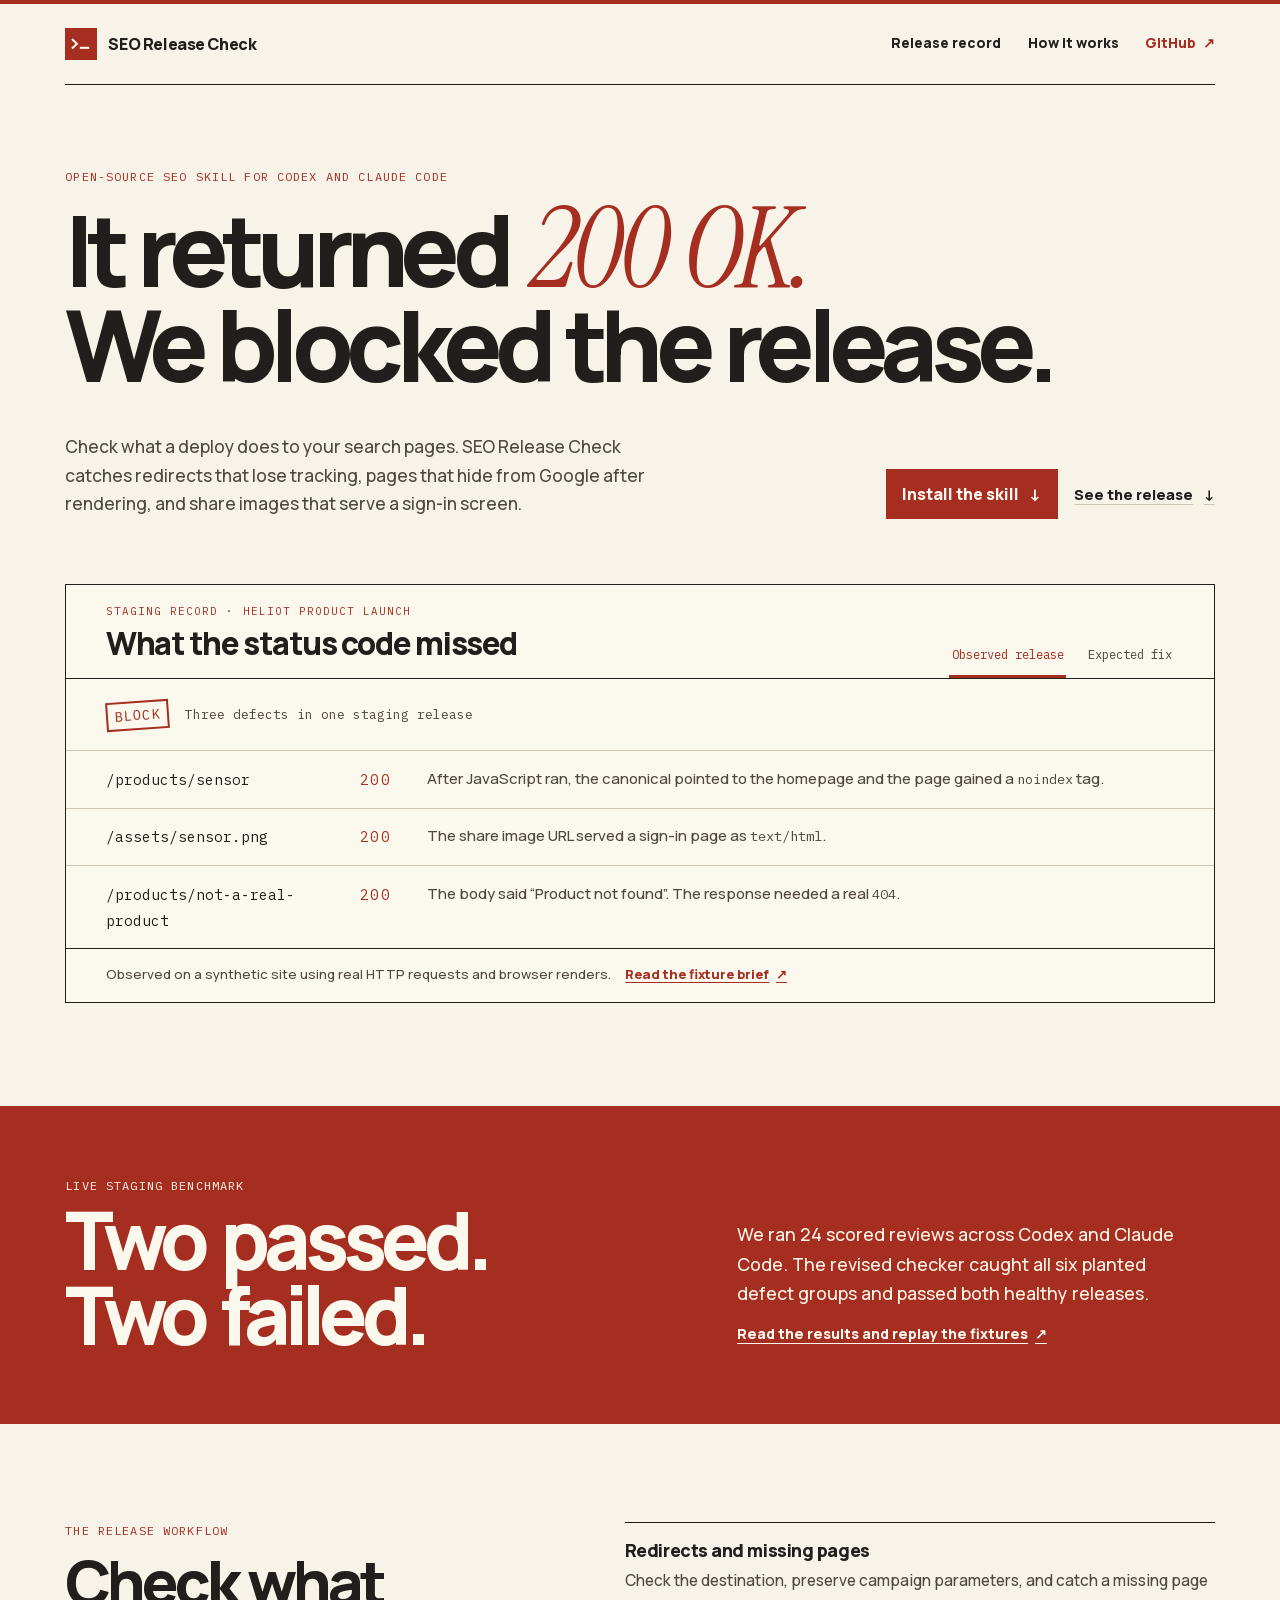
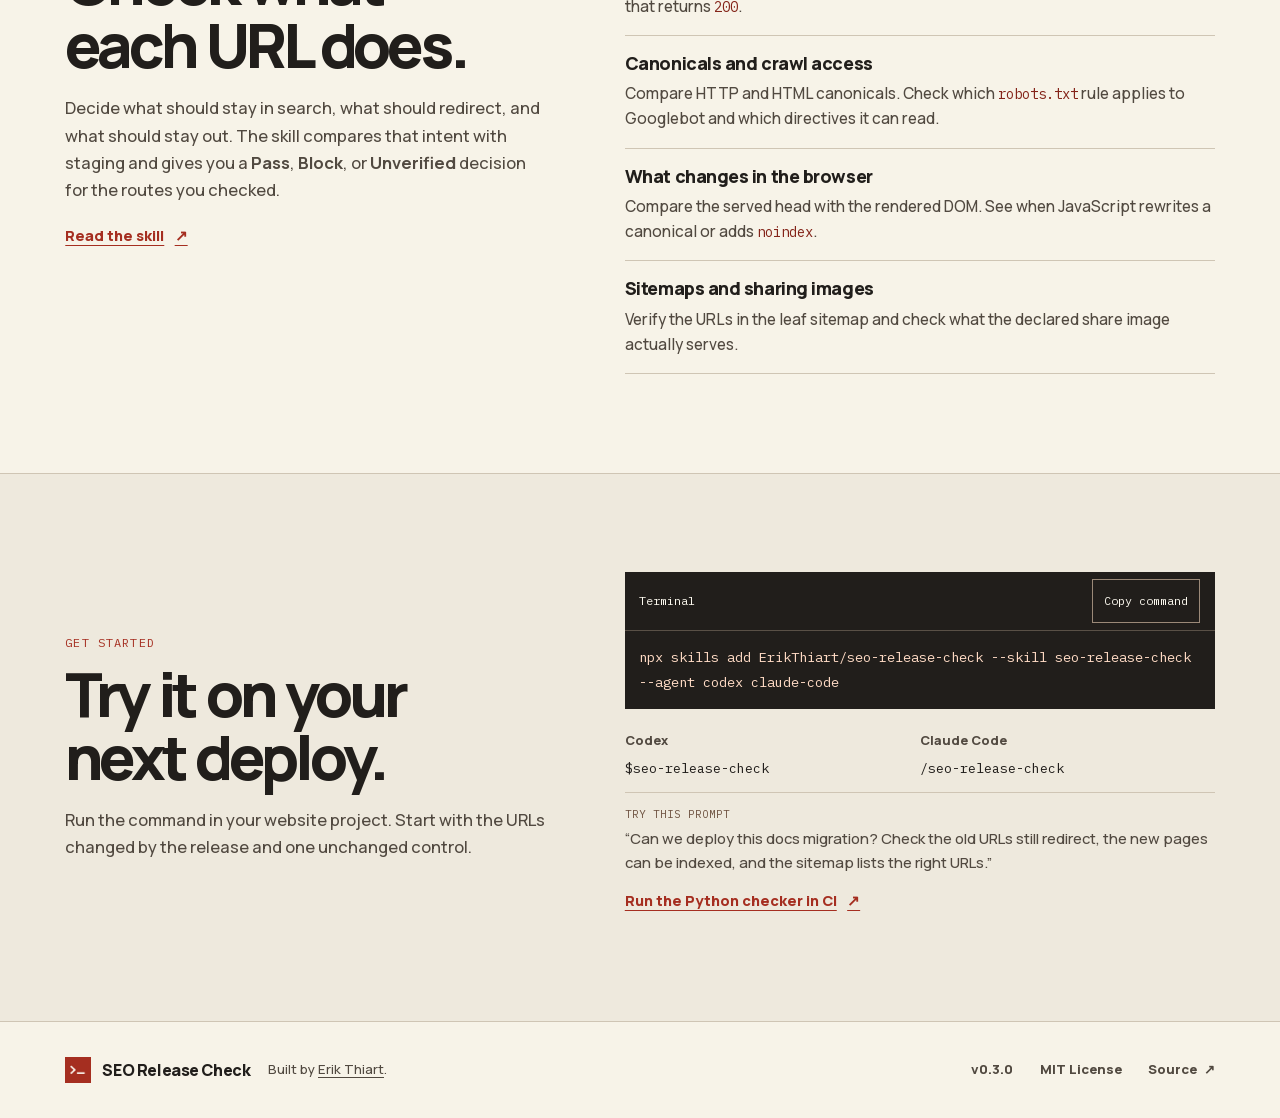
==== docs/index.html @ a524d862 "Build the SEO Release Check project site" ====
<!doctype html>
<html lang="en">
<head>
  <meta charset="utf-8">
  <meta name="viewport" content="width=device-width, initial-scale=1">
  <meta name="theme-color" content="#f7f3e8">
  <title>SEO Release Check | Open-source skill for Codex and Claude Code</title>
  <meta name="description" content="Catch SEO regressions before a deploy. Check redirects, canonicals, robots rules, sitemaps and rendered metadata with Codex or Claude Code.">
  <link rel="canonical" href="https://erikthiart.github.io/seo-release-check/">
  <link rel="icon" type="image/png" sizes="64x64" href="assets/icon.png">
  <meta property="og:type" content="website">
  <meta property="og:site_name" content="SEO Release Check">
  <meta property="og:title" content="SEO Release Check">
  <meta property="og:description" content="Check redirects, canonicals, robots rules and rendered metadata before you deploy. An open-source skill for Codex and Claude Code.">
  <meta property="og:url" content="https://erikthiart.github.io/seo-release-check/">
  <meta property="og:image" content="https://erikthiart.github.io/seo-release-check/assets/share.png">
  <meta property="og:image:width" content="1200">
  <meta property="og:image:height" content="630">
  <meta property="og:image:alt" content="SEO Release Check. A staging report blocks a release after detecting a render change, an image served as HTML, and a missing route returning 200.">
  <meta name="twitter:card" content="summary_large_image">
  <meta name="twitter:image" content="https://erikthiart.github.io/seo-release-check/assets/share.png">
  <link rel="preload" href="assets/manrope.woff2" as="font" type="font/woff2" crossorigin>
  <link rel="preload" href="assets/instrument-serif-italic.woff2" as="font" type="font/woff2" crossorigin>
  <link rel="stylesheet" href="assets/site.css">
  <script src="assets/site.js" defer></script>
  <script type="application/ld+json">
    {
      "@context": "https://schema.org",
      "@type": "SoftwareSourceCode",
      "name": "SEO Release Check",
      "url": "https://erikthiart.github.io/seo-release-check/",
      "description": "An open-source Agent Skill and optional Python checker for technical SEO release verification in Codex and Claude Code.",
      "codeRepository": "https://github.com/ErikThiart/seo-release-check",
      "license": "https://github.com/ErikThiart/seo-release-check/blob/main/LICENSE",
      "runtimePlatform": ["Codex", "Claude Code"],
      "author": {
        "@type": "Person",
        "name": "Erik Thiart",
        "url": "https://erikthiart.com/"
      }
    }
  </script>
</head>
<body>
  <a class="skip-link" href="#main">Skip to content</a>
  <header class="masthead">
    <div class="frame header-inner">
      <a class="brand" href="./">
        <img src="assets/icon.png" width="32" height="32" alt="">
        <span>SEO Release Check</span>
      </a>
      <nav aria-label="Main navigation">
        <a href="#demo">Release record</a>
        <a href="#checks">How it works</a>
        <a class="source-link" href="https://github.com/ErikThiart/seo-release-check">GitHub <span aria-hidden="true">↗</span></a>
      </nav>
    </div>
  </header>
  <main id="main" tabindex="-1">
    <section class="hero" aria-labelledby="hero-title">
      <div class="frame">
        <p class="eyebrow">Open-source SEO skill for Codex and Claude Code</p>
        <h1 id="hero-title"><span>It returned <em>200 OK.</em></span> <span>We blocked the release.</span></h1>
        <div class="hero-foot">
          <p class="hero-summary">Check what a deploy does to your search pages. SEO Release Check catches redirects that lose tracking, pages that hide from Google after rendering, and share images that serve a sign-in screen.</p>
          <div class="hero-actions">
            <a class="button button-primary" href="#install">Install the skill <span aria-hidden="true">↓</span></a>
            <a class="hero-link" href="#demo">See the release <span aria-hidden="true">↓</span></a>
          </div>
        </div>
      </div>
    </section>

    <section class="release-record frame" id="demo" aria-labelledby="demo-title">
      <div class="record-head">
        <div>
          <p class="eyebrow">Staging record · Heliot product launch</p>
          <h2 id="demo-title">What the status code missed</h2>
        </div>
        <div class="release-tabs" role="group" aria-label="Compare release outcomes" hidden>
          <button type="button" aria-pressed="true" aria-controls="observed-release" data-release-panel="observed-release">Observed release</button>
          <button type="button" aria-pressed="false" aria-controls="expected-release" data-release-panel="expected-release">Expected fix</button>
        </div>
      </div>
      <div class="release-panel" id="observed-release">
        <div class="verdict">
          <span class="verdict-label verdict-block">Block</span>
          <span>Three defects in one staging release</span>
        </div>
        <dl class="release-lines">
          <div>
            <dt><code>/products/sensor</code></dt>
            <dd><span class="http-status"><code>200</code></span><p>After JavaScript ran, the canonical pointed to the homepage and the page gained a <code>noindex</code> tag.</p></dd>
          </div>
          <div>
            <dt><code>/assets/sensor.png</code></dt>
            <dd><span class="http-status"><code>200</code></span><p>The share image URL served a sign-in page as <code>text/html</code>.</p></dd>
          </div>
          <div>
            <dt><code>/products/not-a-real-product</code></dt>
            <dd><span class="http-status"><code>200</code></span><p>The body said “Product not found”. The response needed a real <code>404</code>.</p></dd>
          </div>
        </dl>
      </div>
      <div class="release-panel" id="expected-release" hidden>
        <div class="verdict">
          <span class="verdict-label verdict-pass">Pass</span>
          <span>Expected after fixes</span>
        </div>
        <dl class="release-lines">
          <div>
            <dt><code>/products/sensor</code></dt>
            <dd><span class="http-status"><code>200</code></span><p>The rendered page keeps its own canonical and leaves indexing allowed.</p></dd>
          </div>
          <div>
            <dt><code>/assets/sensor.png</code></dt>
            <dd><span class="http-status"><code>200</code></span><p>The URL serves <code>image/png</code> and the file decodes.</p></dd>
          </div>
          <div>
            <dt><code>/products/not-a-real-product</code></dt>
            <dd><span class="http-status"><code>404</code></span><p>A missing product returns a real HTTP <code>404</code>.</p></dd>
          </div>
        </dl>
      </div>
      <p class="record-source">Observed on a synthetic site using real HTTP requests and browser renders. <a href="https://github.com/ErikThiart/seo-release-check/blob/v0.3.0/benchmarks/live-staging/briefs/launch.md">Read the fixture brief <span aria-hidden="true">↗</span></a></p>
    </section>

    <section class="proof" id="benchmark" aria-labelledby="benchmark-title">
      <div class="frame proof-inner">
        <div>
          <p class="eyebrow">Live staging benchmark</p>
          <h2 id="benchmark-title">Two passed.<br> Two failed.</h2>
        </div>
        <div class="proof-copy">
          <p>We ran 24 scored reviews across Codex and Claude Code. The revised checker caught all six planted defect groups and passed both healthy releases.</p>
          <a href="https://github.com/ErikThiart/seo-release-check/tree/v0.3.0/benchmarks/live-staging">Read the results and replay the fixtures <span aria-hidden="true">↗</span></a>
        </div>
      </div>
    </section>

    <section class="checks" id="checks" aria-labelledby="checks-title">
      <div class="frame checks-inner">
        <div class="checks-intro">
          <p class="eyebrow">The release workflow</p>
          <h2 id="checks-title">Check what each URL does.</h2>
          <p>Decide what should stay in search, what should redirect, and what should stay out. The skill compares that intent with staging and gives you a <strong>Pass</strong>, <strong>Block</strong>, or <strong>Unverified</strong> decision for the routes you checked.</p>
          <a class="text-link" href="https://github.com/ErikThiart/seo-release-check/blob/main/skills/seo-release-check/SKILL.md">Read the skill <span aria-hidden="true">↗</span></a>
        </div>
        <dl class="check-list">
          <div>
            <dt>Redirects and missing pages</dt>
            <dd>Check the destination, preserve campaign parameters, and catch a missing page that returns <code>200</code>.</dd>
          </div>
          <div>
            <dt>Canonicals and crawl access</dt>
            <dd>Compare HTTP and HTML canonicals. Check which <code>robots.txt</code> rule applies to Googlebot and which directives it can read.</dd>
          </div>
          <div>
            <dt>What changes in the browser</dt>
            <dd>Compare the served head with the rendered DOM. See when JavaScript rewrites a canonical or adds <code>noindex</code>.</dd>
          </div>
          <div>
            <dt>Sitemaps and sharing images</dt>
            <dd>Verify the URLs in the leaf sitemap and check what the declared share image actually serves.</dd>
          </div>
        </dl>
      </div>
    </section>

    <section class="install" id="install" aria-labelledby="install-title">
      <div class="frame install-inner">
        <div class="install-copy">
          <p class="eyebrow">Get started</p>
          <h2 id="install-title">Try it on your next deploy.</h2>
          <p>Run the command in your website project. Start with the URLs changed by the release and one unchanged control.</p>
        </div>
        <div class="install-card">
          <div class="terminal">
            <div class="terminal-head">
              <span>Terminal</span>
              <span class="copy-feedback" id="copy-feedback" role="status"></span>
              <button type="button" class="copy-button" command="--copy" commandfor="install-command" hidden>Copy command</button>
            </div>
            <pre><code id="install-command">npx skills add ErikThiart/seo-release-check --skill seo-release-check --agent codex claude-code</code></pre>
          </div>
          <dl class="invoke">
            <div><dt>Codex</dt><dd><code>$seo-release-check</code></dd></div>
            <div><dt>Claude Code</dt><dd><code>/seo-release-check</code></dd></div>
          </dl>
          <p class="example-prompt"><span class="eyebrow">Try this prompt</span> <q>Can we deploy this docs migration? Check the old URLs still redirect, the new pages can be indexed, and the sitemap lists the right URLs.</q></p>
          <a class="text-link" href="https://github.com/ErikThiart/seo-release-check/blob/main/skills/seo-release-check/references/manifest.md">Run the Python checker in CI <span aria-hidden="true">↗</span></a>
        </div>
      </div>
    </section>
  </main>
  <footer class="footer">
    <div class="frame footer-inner">
      <div class="footer-brand">
        <a class="brand" href="./"><img src="assets/icon.png" width="26" height="26" alt=""><span>SEO Release Check</span></a>
        <p>Built by <a href="https://erikthiart.com/">Erik Thiart</a>.</p>
      </div>
      <nav aria-label="Project links">
        <a href="https://github.com/ErikThiart/seo-release-check/releases/tag/v0.3.0">v0.3.0</a>
        <a href="https://github.com/ErikThiart/seo-release-check/blob/main/LICENSE">MIT License</a>
        <a href="https://github.com/ErikThiart/seo-release-check">Source <span aria-hidden="true">↗</span></a>
      </nav>
    </div>
  </footer>
</body>
</html>
---- docs/assets/site.css ----
@font-face {
  font-family: Manrope;
  src: url("manrope.woff2") format("woff2");
  font-style: normal;
  font-weight: 400 800;
  font-display: swap;
}

@font-face {
  font-family: "Instrument Serif";
  src: url("instrument-serif-italic.woff2") format("woff2");
  font-style: italic;
  font-weight: 400;
  font-display: swap;
}

@font-face {
  font-family: "IBM Plex Mono";
  src: url("ibm-plex-mono.woff2") format("woff2");
  font-style: normal;
  font-weight: 400;
  font-display: swap;
}

:root {
  --paper: #f7f3e8;
  --sheet: #fbf8ee;
  --shade: #eee9dd;
  --ink: #211e1b;
  --muted: #514940;
  --line: #cfc5b4;
  --red: #a52e20;
  --red-dark: #842419;
  --red-light: #fcddce;
  --green: #275538;
  --sans: Manrope, Arial, sans-serif;
  --serif: "Instrument Serif", Georgia, serif;
  --mono: "IBM Plex Mono", ui-monospace, Consolas, monospace;
  --gutter: clamp(1.25rem, 5.1vw, 4.75rem);
}

* { box-sizing: border-box; }
[hidden] { display: none !important; }
html { scroll-padding-block-start: 1.5rem; }

body {
  margin: 0;
  background: var(--paper);
  color: var(--ink);
  font: 500 1rem/1.65 var(--sans);
  -webkit-text-size-adjust: 100%;
}

h1, h2, p, dl, dd, pre { margin: 0; }
a { color: inherit; text-underline-offset: .25em; }
img { display: block; }
button { font: inherit; }
button:not([disabled]) { cursor: pointer; }
code, pre { font-family: var(--mono); font-weight: 400; }
code { font-size: .91em; overflow-wrap: anywhere; }

:focus-visible { outline: 2px solid var(--red); outline-offset: 5px; }
#main:focus-visible { outline: 0; }

.skip-link {
  position: fixed;
  z-index: 5;
  inset-block-start: .75rem;
  inset-inline-start: .75rem;
  padding: .75rem 1rem;
  transform: translateY(-160%);
  background: var(--ink);
  color: var(--paper);
  font-weight: 800;
}
.skip-link:focus { transform: translateY(0); }

.frame {
  inline-size: min(100% - var(--gutter) * 2, 74rem);
  margin-inline: auto;
}

.masthead { border-block-start: .3rem solid var(--red); }

.header-inner,
.footer-inner {
  display: flex;
  align-items: center;
  justify-content: space-between;
  gap: .75rem 2rem;
}

.header-inner {
  min-block-size: 5.05rem;
  border-block-end: 1px solid var(--ink);
}

.brand {
  display: inline-flex;
  flex: 0 0 auto;
  align-items: center;
  gap: .7rem;
  text-decoration: none;
  font-weight: 800;
  letter-spacing: -.026em;
}

nav {
  display: flex;
  flex-wrap: wrap;
  align-items: center;
  gap: .35rem 1.65rem;
}

nav a {
  display: inline-flex;
  align-items: center;
  min-block-size: 2.75rem;
  gap: .42rem;
  font-size: .87rem;
  font-weight: 800;
  text-decoration: none;
}

nav a:hover { text-decoration: underline; }
.source-link { color: var(--red); }

.hero .frame {
  padding-block: clamp(3rem, 6.5vw, 6rem) clamp(2.6rem, 5.1vw, 4.25rem);
}

.eyebrow {
  font: 400 .75rem/1.45 var(--mono);
  letter-spacing: .095em;
  text-transform: uppercase;
}

.hero .eyebrow { color: var(--red); }

h1 {
  margin-block-start: 1.1rem;
  font-size: clamp(3rem, 1rem + 6.45vw, 7rem);
  font-weight: 800;
  line-height: .96;
  letter-spacing: -.077em;
  word-spacing: .025em;
}

h1 span { display: block; }

h1 em {
  color: var(--red);
  font: italic 400 1.145em/.8 var(--serif);
  letter-spacing: -.044em;
  white-space: nowrap;
  margin-inline-start: .08em;
}

.hero-foot {
  display: flex;
  flex-wrap: wrap;
  align-items: end;
  justify-content: space-between;
  gap: 1.1rem 2rem;
  margin-block-start: clamp(1.6rem, 3.2vw, 2.7rem);
}

.hero-summary {
  max-inline-size: 37rem;
  color: var(--muted);
  font-size: clamp(1rem, .78rem + .38vw, 1.18rem);
  text-wrap: pretty;
}

.hero-actions {
  display: flex;
  flex-wrap: wrap;
  align-items: center;
  gap: .65rem 1.05rem;
}

.button,
.hero-link,
.text-link {
  display: inline-flex;
  align-items: center;
  gap: .65rem;
  min-block-size: 2.75rem;
  font-weight: 800;
}

.button {
  min-block-size: 3.125rem;
  padding: .6rem .95rem;
  border: 1px solid transparent;
  text-decoration: none;
}

.button-primary { background: var(--red); color: #fff7ef; }
.button-primary:hover { background: var(--red-dark); }
.hero-link { color: var(--ink); font-size: .92rem; text-decoration-color: var(--line); }
.hero-link:hover { text-decoration-color: var(--red); }

.release-record {
  min-inline-size: 0;
  background: var(--sheet);
  border: 1px solid var(--ink);
  margin-block-end: clamp(4rem, 8vw, 7rem);
}

.record-head,
.verdict,
.release-lines > div,
.record-source {
  padding-inline: clamp(1rem, 3.1vw, 2.5rem);
}

.record-head {
  display: flex;
  flex-wrap: wrap;
  justify-content: space-between;
  align-items: end;
  gap: .8rem 1.25rem;
  padding-block: 1.2rem 0;
  border-block-end: 1px solid var(--ink);
}

.record-head .eyebrow { color: var(--red); font-size: .68rem; }
.record-head h2 {
  margin-block: .35rem 1.05rem;
  font-size: clamp(1.38rem, 1rem + 1.2vw, 2.05rem);
  line-height: 1.13;
  font-weight: 800;
  letter-spacing: -.046em;
}

.release-tabs {
  display: flex;
  flex-wrap: wrap;
  gap: 0 1.2rem;
}

.release-tabs button {
  min-block-size: 2.75rem;
  padding: .38rem .15rem;
  border: 0;
  border-block-end: 3px solid transparent;
  background: transparent;
  color: var(--muted);
  font: 400 .77rem/1.35 var(--mono);
}

.release-tabs button:hover { color: var(--red); }
.release-tabs button[aria-pressed="true"] { color: var(--red); border-color: var(--red); }
.release-tabs button:focus-visible { outline-offset: 1px; }

.verdict {
  display: flex;
  flex-wrap: wrap;
  align-items: center;
  gap: .7rem 1rem;
  min-block-size: 4.45rem;
  padding-block: .85rem .75rem;
  font: 400 .8rem/1.4 var(--mono);
  color: var(--muted);
}

.verdict-label {
  color: var(--red);
  padding: .18rem .4rem .2rem;
  border: 2px solid currentColor;
  font-size: .86rem;
  letter-spacing: .09em;
  text-transform: uppercase;
  transform: rotate(-4deg);
}

.verdict-pass { color: var(--green); }

.release-lines > div {
  display: grid;
  grid-template-columns: minmax(0, 14.8rem) minmax(0, 1fr);
  gap: .35rem 1.1rem;
  align-items: baseline;
  border-block-start: 1px solid var(--line);
  padding-block: .92rem;
}

.release-lines dt { font-size: .99rem; }
.release-lines dd {
  display: grid;
  grid-template-columns: minmax(2.3rem, 3.35rem) minmax(0, 1fr);
  gap: .45rem .8rem;
}

.release-lines dd p { color: var(--muted); font-size: .94rem; }
.http-status { color: var(--red); font-size: .98rem; letter-spacing: .07em; }
#expected-release .http-status { color: var(--green); }

.record-source {
  display: flex;
  flex-wrap: wrap;
  align-items: center;
  gap: .2rem .9rem;
  border-block-start: 1px solid var(--ink);
  padding-block: .55rem;
  color: var(--muted);
  font-size: .83rem;
}

.record-source a,
.proof a {
  display: inline-flex;
  align-items: center;
  gap: .42rem;
  min-block-size: 2.25rem;
  font-weight: 800;
}
.record-source a { color: var(--red); }

.proof {
  color: var(--sheet);
  background: var(--red);
}

.proof-inner {
  display: grid;
  grid-template-columns: minmax(0, 1fr) minmax(0, .82fr);
  align-items: end;
  gap: 1.5rem clamp(2rem, 7vw, 8rem);
  padding-block: clamp(2.8rem, 5.6vw, 4.85rem);
}

.proof h2 {
  margin-block-start: .55rem;
  font-size: clamp(2.7rem, 1.8rem + 4vw, 5.65rem);
  font-weight: 800;
  line-height: .93;
  letter-spacing: -.075em;
  word-spacing: .07em;
}

.proof .eyebrow, .proof-copy p { color: #fff5e7; }
.proof-copy p { max-inline-size: 29rem; font-size: clamp(1rem, .75rem + .45vw, 1.22rem); }
.proof-copy a { margin-block-start: .5rem; font-size: .89rem; }
.proof :focus-visible { outline-color: var(--sheet); }

.checks-inner,
.install-inner {
  display: grid;
  grid-template-columns: minmax(0, .9fr) minmax(0, 1.1fr);
  gap: clamp(2rem, 6vw, 6rem);
  padding-block: clamp(3.7rem, 7.7vw, 7rem);
}

.checks-intro h2,
.install-copy h2 {
  margin-block-start: .65rem;
  font-size: clamp(2.48rem, 1.1rem + 3.45vw, 4.3rem);
  font-weight: 800;
  line-height: 1.02;
  letter-spacing: -.067em;
  word-spacing: .045em;
  text-wrap: balance;
}

.checks-intro h2 { max-inline-size: 13ch; }
.install-copy h2 { max-inline-size: 13ch; }
.checks-intro .eyebrow, .install-copy .eyebrow { color: var(--red); }

.checks-intro > p:not(.eyebrow),
.install-copy > p:not(.eyebrow) {
  max-inline-size: 34rem;
  margin-block-start: 1.12rem;
  color: var(--muted);
  font-size: 1.04rem;
}

.text-link { color: var(--red); font-size: .91rem; }
.checks-intro .text-link { margin-block-start: .55rem; }
.text-link:hover { color: var(--red-dark); }

.check-list { border-block-start: 1px solid var(--ink); }
.check-list > div { padding-block: 1rem; border-block-end: 1px solid var(--line); }
.check-list dt { font-size: 1.12rem; font-weight: 800; line-height: 1.3; letter-spacing: -.025em; }
.check-list dd { margin-block-start: .36rem; color: var(--muted); font-size: .96rem; }
.check-list code { color: var(--red-dark); }

.install { background: var(--shade); border-block: 1px solid var(--line); }
.install-inner { align-items: center; }
.install-card { min-inline-size: 0; }

.terminal { color: var(--sheet); background: var(--ink); }
.terminal-head {
  display: flex;
  align-items: center;
  gap: .65rem;
  min-block-size: 3.65rem;
  padding: .4rem .9rem;
  border-block-end: 1px solid #595046;
  font: 400 .74rem/1.35 var(--mono);
}
.terminal :focus-visible { outline-color: var(--red-light); outline-offset: 2px; }

.copy-feedback {
  flex: 1;
  text-align: end;
  color: var(--red-light);
  font-size: .7rem;
}

.copy-button {
  flex: 0 0 auto;
  min-inline-size: 2.75rem;
  min-block-size: 2.75rem;
  padding-inline: .7rem;
  border: 1px solid #9b8978;
  background: transparent;
  color: var(--sheet);
}
.copy-button:hover { background: #54463a; }

.terminal pre { padding: .9rem; color: #ffdbc5; font-size: .94rem; white-space: pre-wrap; }
.terminal code { user-select: all; }

.invoke {
  display: grid;
  grid-template-columns: repeat(2, minmax(0, 1fr));
  margin-block-start: .9rem;
  border-block-end: 1px solid var(--line);
}

.invoke > div { padding: .4rem .45rem .8rem 0; }
.invoke dt { color: var(--muted); font-size: .8rem; font-weight: 800; }
.invoke dd { margin-block-start: .25rem; font-size: .92rem; }
.example-prompt { margin-block-start: .85rem; color: var(--muted); font-size: .93rem; }
.example-prompt .eyebrow { display: block; margin-block-end: .24rem; color: #6c503e; font-size: .66rem; }
.install-card > .text-link { margin-block-start: .22rem; }

.footer-inner { min-block-size: 6rem; padding-block: 1rem; }
.footer-brand { display: flex; flex-wrap: wrap; align-items: center; gap: .2rem 1.1rem; }
.footer-brand p, .footer nav a { color: var(--muted); font-size: .83rem; }

@media (max-width: 48rem) {
  .hero .frame { padding-block: 3.3rem 2.65rem; }
  h1 { font-size: clamp(2.45rem, .8rem + 8.1vw, 5.6rem); }
  .hero-foot { align-items: start; flex-direction: column; }
  .hero-actions { gap: .5rem .75rem; }
  .record-head { align-items: start; flex-direction: column; gap: .2rem; }
  .record-head h2 { margin-block-end: .4rem; }
  .release-tabs { margin-block-start: .05rem; }
  .proof-inner, .checks-inner, .install-inner { grid-template-columns: minmax(0, 1fr); }
  .checks-intro h2, .install-copy h2 { max-inline-size: 16ch; text-wrap: wrap; }
  .footer-inner { align-items: start; flex-direction: column; }
}

@media (max-width: 36rem) {
  .header-inner { flex-wrap: wrap; padding-block: .65rem .15rem; gap: .28rem .6rem; }
  .masthead nav { inline-size: 100%; justify-content: space-between; gap: .25rem .55rem; }
  .masthead nav a { font-size: .77rem; }
  .release-lines > div { grid-template-columns: minmax(0, 1fr); }
  .release-lines dd { grid-template-columns: minmax(1.9rem, 2.35rem) minmax(0, 1fr); }
  .release-record { margin-block-end: 3.5rem; }
  .proof-inner { gap: 1.15rem; }
  .terminal-head { gap: .42rem; }
}

@media (prefers-reduced-motion: no-preference) {
  .button, .copy-button { transition: background-color 130ms ease; }
}
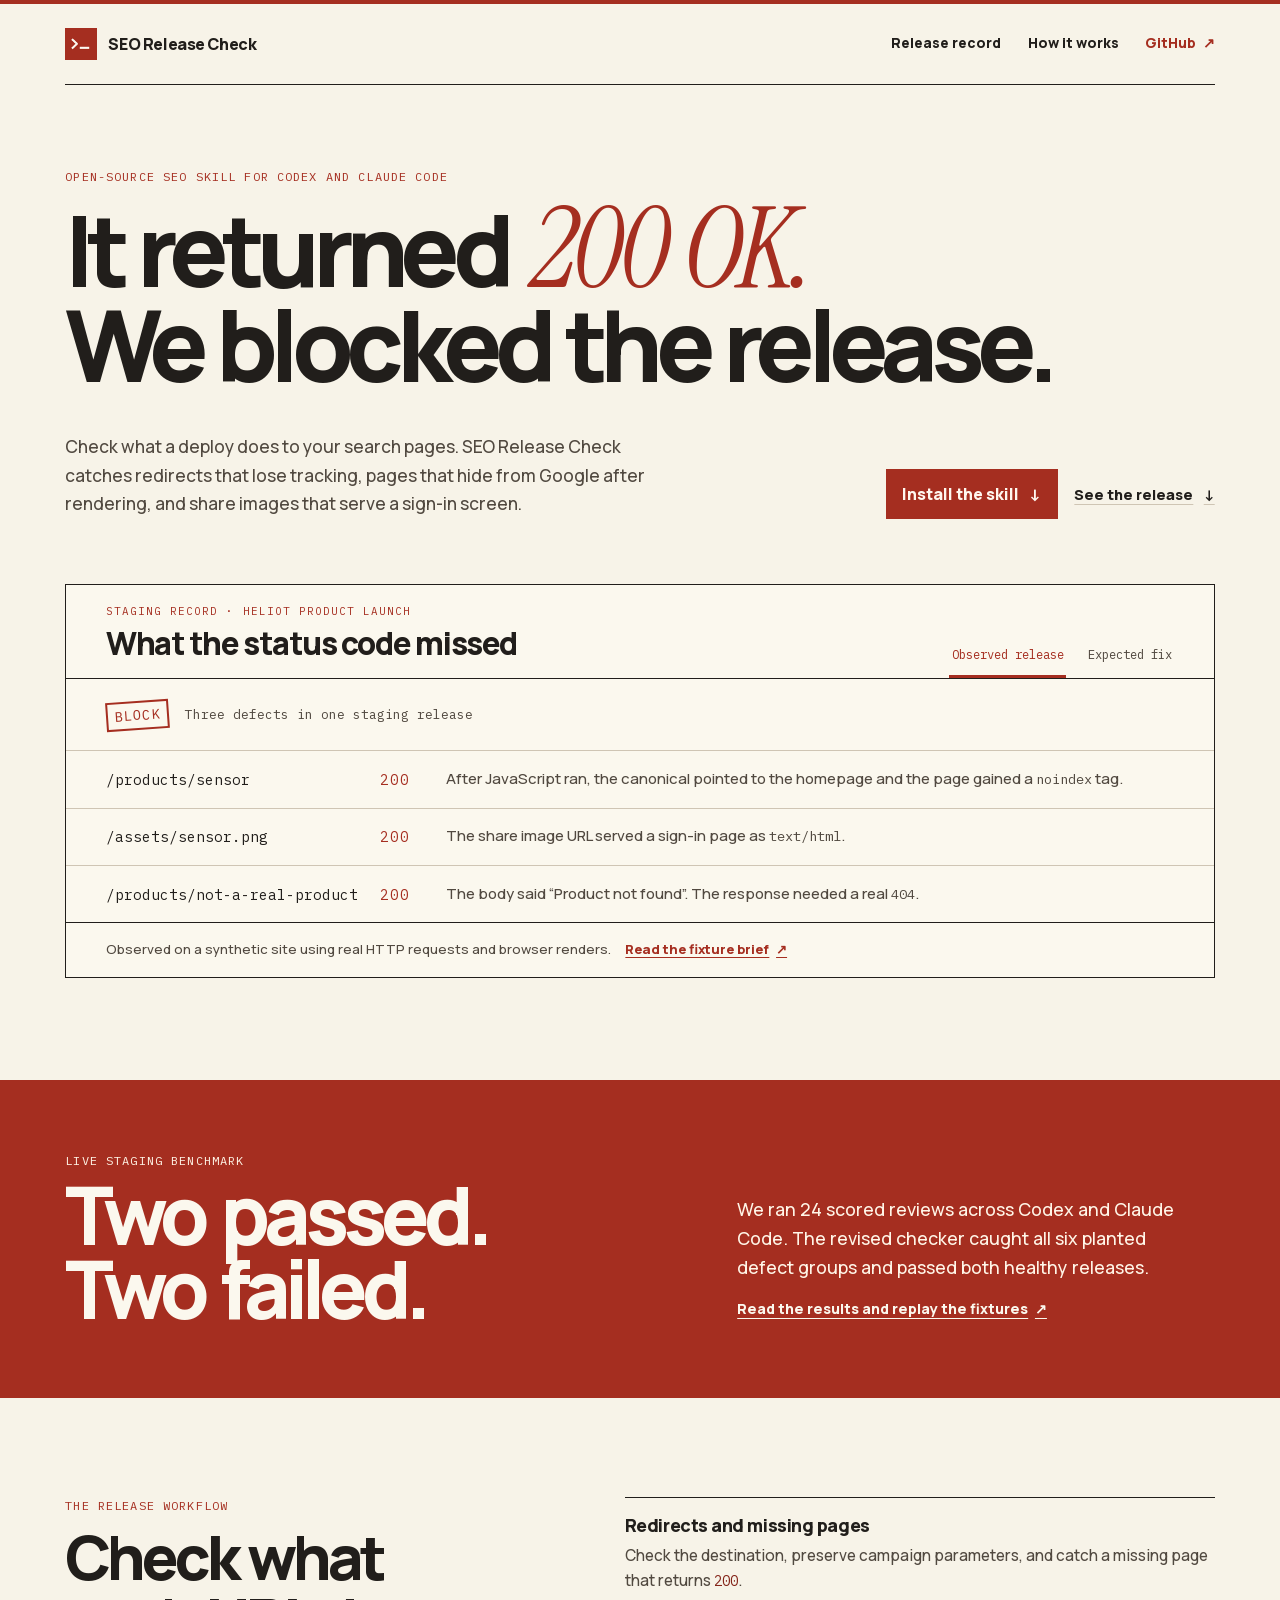
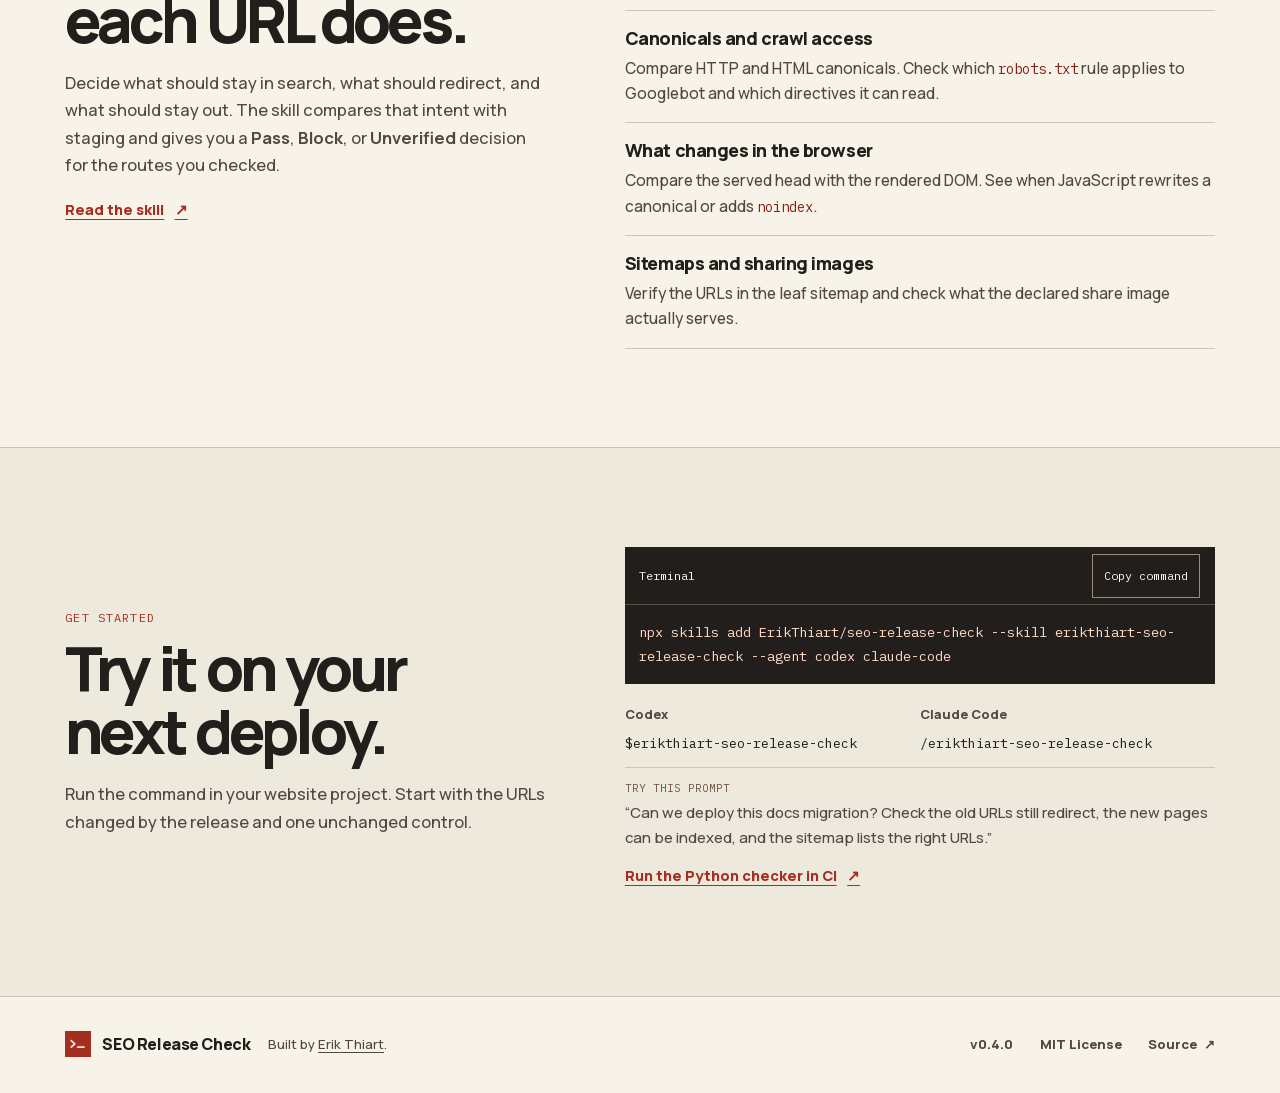
==== commit e2de507f: "Namespace the skill under Erik Thiart" ====
--- a/docs/index.html
+++ b/docs/index.html
@@ -144,7 +144,7 @@
           <p class="eyebrow">The release workflow</p>
           <h2 id="checks-title">Check what each URL does.</h2>
           <p>Decide what should stay in search, what should redirect, and what should stay out. The skill compares that intent with staging and gives you a <strong>Pass</strong>, <strong>Block</strong>, or <strong>Unverified</strong> decision for the routes you checked.</p>
-          <a class="text-link" href="https://github.com/ErikThiart/seo-release-check/blob/main/skills/seo-release-check/SKILL.md">Read the skill <span aria-hidden="true">↗</span></a>
+          <a class="text-link" href="https://github.com/ErikThiart/seo-release-check/blob/main/skills/erikthiart-seo-release-check/SKILL.md">Read the skill <span aria-hidden="true">↗</span></a>
         </div>
         <dl class="check-list">
           <div>
@@ -181,14 +181,14 @@
               <span class="copy-feedback" id="copy-feedback" role="status"></span>
               <button type="button" class="copy-button" command="--copy" commandfor="install-command" hidden>Copy command</button>
             </div>
-            <pre><code id="install-command">npx skills add ErikThiart/seo-release-check --skill seo-release-check --agent codex claude-code</code></pre>
+            <pre><code id="install-command">npx skills add ErikThiart/seo-release-check --skill erikthiart-seo-release-check --agent codex claude-code</code></pre>
           </div>
           <dl class="invoke">
-            <div><dt>Codex</dt><dd><code>$seo-release-check</code></dd></div>
-            <div><dt>Claude Code</dt><dd><code>/seo-release-check</code></dd></div>
+            <div><dt>Codex</dt><dd><code>$erikthiart-seo-release-check</code></dd></div>
+            <div><dt>Claude Code</dt><dd><code>/erikthiart-seo-release-check</code></dd></div>
           </dl>
           <p class="example-prompt"><span class="eyebrow">Try this prompt</span> <q>Can we deploy this docs migration? Check the old URLs still redirect, the new pages can be indexed, and the sitemap lists the right URLs.</q></p>
-          <a class="text-link" href="https://github.com/ErikThiart/seo-release-check/blob/main/skills/seo-release-check/references/manifest.md">Run the Python checker in CI <span aria-hidden="true">↗</span></a>
+          <a class="text-link" href="https://github.com/ErikThiart/seo-release-check/blob/main/skills/erikthiart-seo-release-check/references/manifest.md">Run the Python checker in CI <span aria-hidden="true">↗</span></a>
         </div>
       </div>
     </section>
@@ -200,7 +200,7 @@
         <p>Built by <a href="https://erikthiart.com/">Erik Thiart</a>.</p>
       </div>
       <nav aria-label="Project links">
-        <a href="https://github.com/ErikThiart/seo-release-check/releases/tag/v0.3.0">v0.3.0</a>
+        <a href="https://github.com/ErikThiart/seo-release-check/releases/tag/v0.4.0">v0.4.0</a>
         <a href="https://github.com/ErikThiart/seo-release-check/blob/main/LICENSE">MIT License</a>
         <a href="https://github.com/ErikThiart/seo-release-check">Source <span aria-hidden="true">↗</span></a>
       </nav>
--- a/docs/assets/site.css
+++ b/docs/assets/site.css
@@ -49,6 +49,7 @@
   color: var(--ink);
   font: 500 1rem/1.65 var(--sans);
   -webkit-text-size-adjust: 100%;
+  overflow-wrap: anywhere;
 }
 
 h1, h2, p, dl, dd, pre { margin: 0; }
@@ -91,6 +92,7 @@
 }
 
 .header-inner {
+  flex-wrap: wrap;
   min-block-size: 5.05rem;
   border-block-end: 1px solid var(--ink);
 }
@@ -98,6 +100,7 @@
 .brand {
   display: inline-flex;
   flex: 0 0 auto;
+  max-inline-size: 100%;
   align-items: center;
   gap: .7rem;
   text-decoration: none;
@@ -107,6 +110,8 @@
 
 nav {
   display: flex;
+  min-inline-size: 0;
+  max-inline-size: 100%;
   flex-wrap: wrap;
   align-items: center;
   gap: .35rem 1.65rem;
@@ -279,7 +284,7 @@
 
 .release-lines > div {
   display: grid;
-  grid-template-columns: minmax(0, 14.8rem) minmax(0, 1fr);
+  grid-template-columns: minmax(0, min(24%, 16.5rem)) minmax(0, 1fr);
   gap: .35rem 1.1rem;
   align-items: baseline;
   border-block-start: 1px solid var(--line);
@@ -289,7 +294,7 @@
 .release-lines dt { font-size: .99rem; }
 .release-lines dd {
   display: grid;
-  grid-template-columns: minmax(2.3rem, 3.35rem) minmax(0, 1fr);
+  grid-template-columns: minmax(0, min(18%, 3.35rem)) minmax(0, 1fr);
   gap: .45rem .8rem;
 }
 
@@ -393,6 +398,7 @@
 .terminal { color: var(--sheet); background: var(--ink); }
 .terminal-head {
   display: flex;
+  flex-wrap: wrap;
   align-items: center;
   gap: .65rem;
   min-block-size: 3.65rem;
@@ -411,6 +417,7 @@
 
 .copy-button {
   flex: 0 0 auto;
+  max-inline-size: 100%;
   min-inline-size: 2.75rem;
   min-block-size: 2.75rem;
   padding-inline: .7rem;
@@ -455,7 +462,7 @@
 }
 
 @media (max-width: 36rem) {
-  .header-inner { flex-wrap: wrap; padding-block: .65rem .15rem; gap: .28rem .6rem; }
+  .header-inner { padding-block: .65rem .15rem; gap: .28rem .6rem; }
   .masthead nav { inline-size: 100%; justify-content: space-between; gap: .25rem .55rem; }
   .masthead nav a { font-size: .77rem; }
   .release-lines > div { grid-template-columns: minmax(0, 1fr); }
